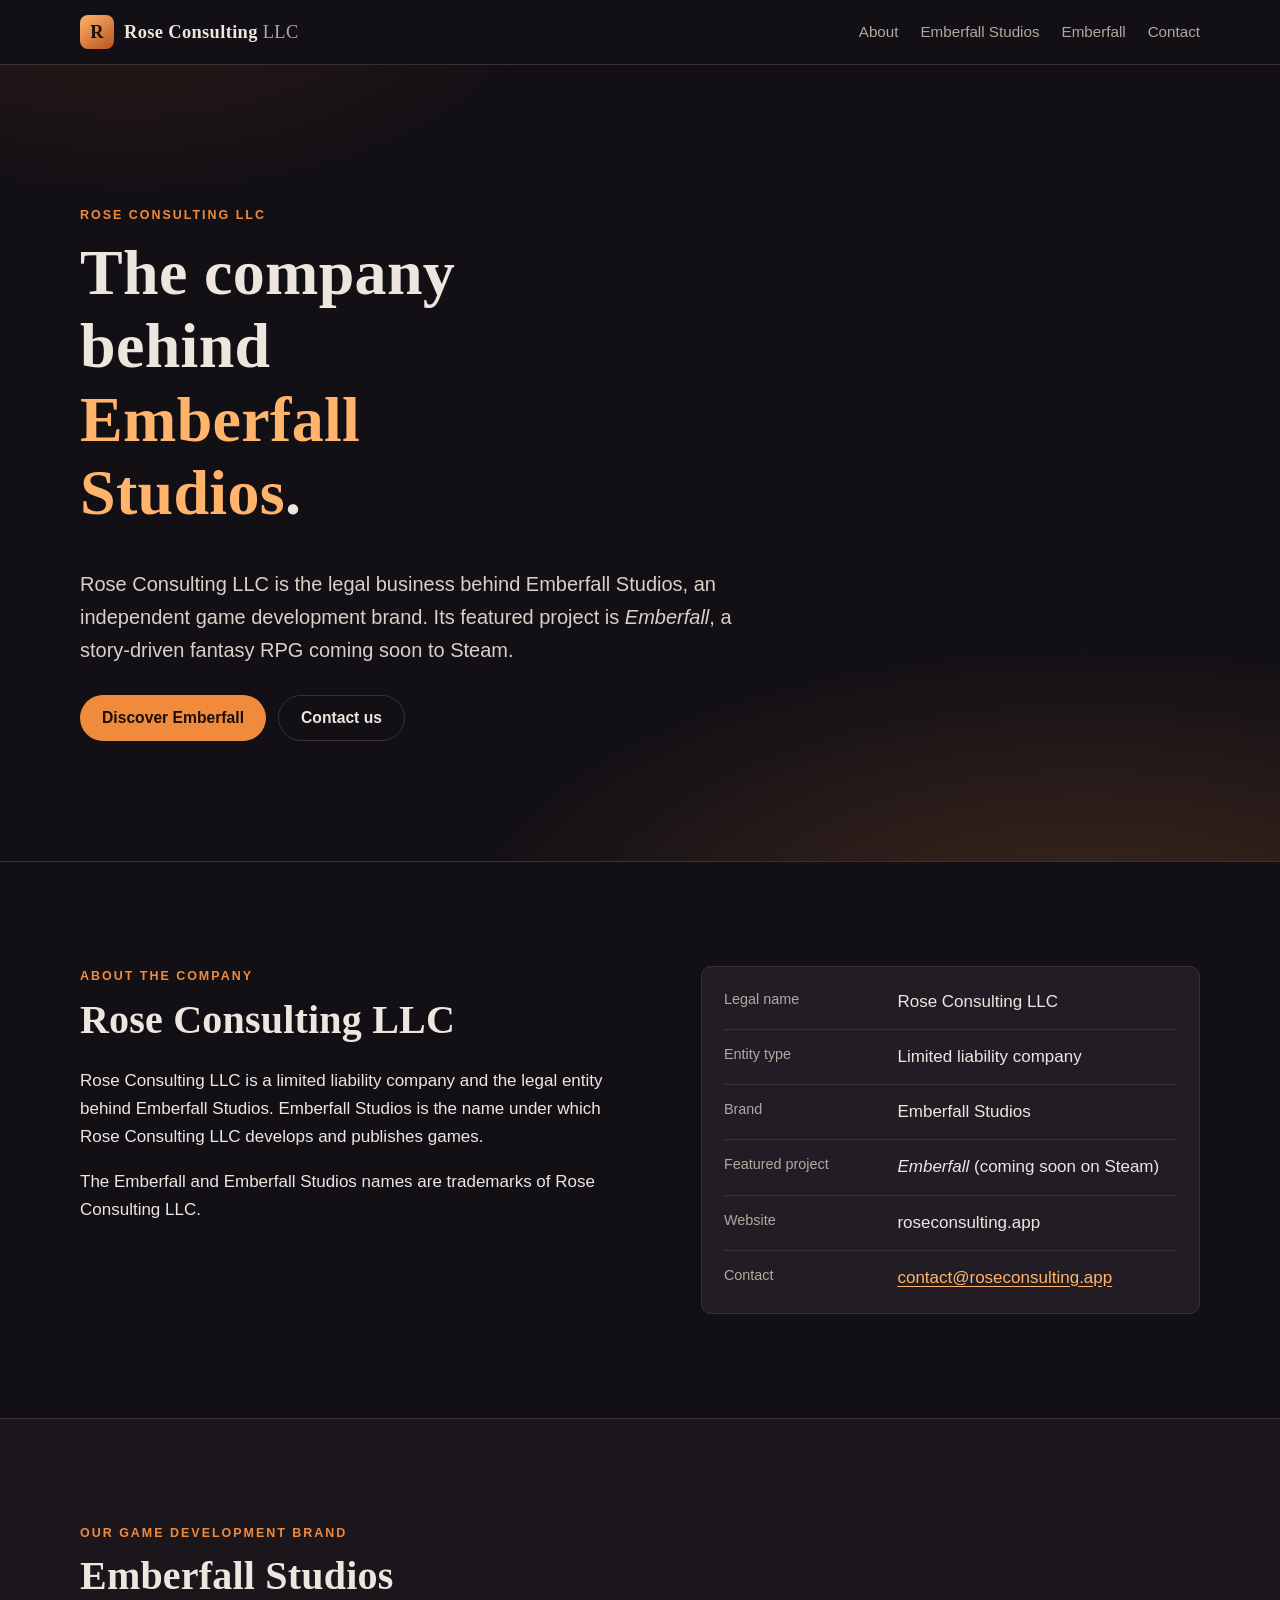
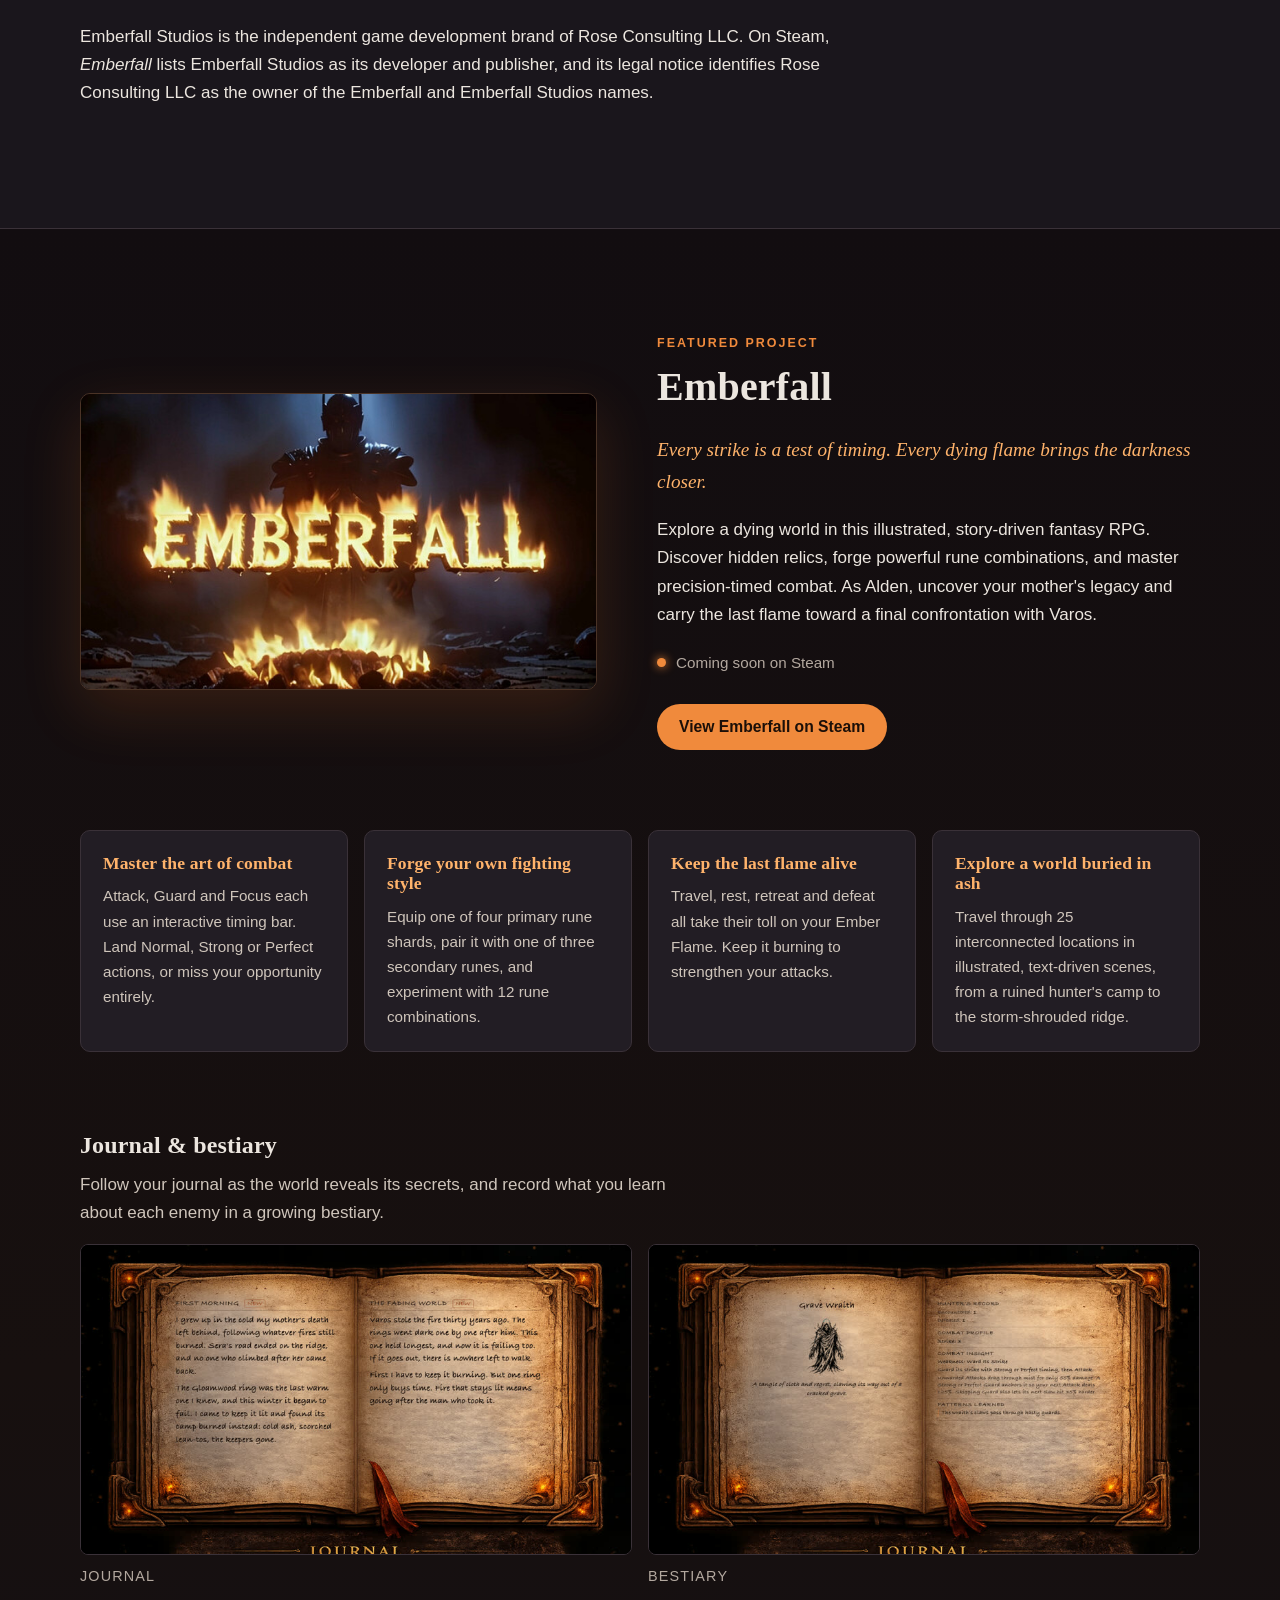
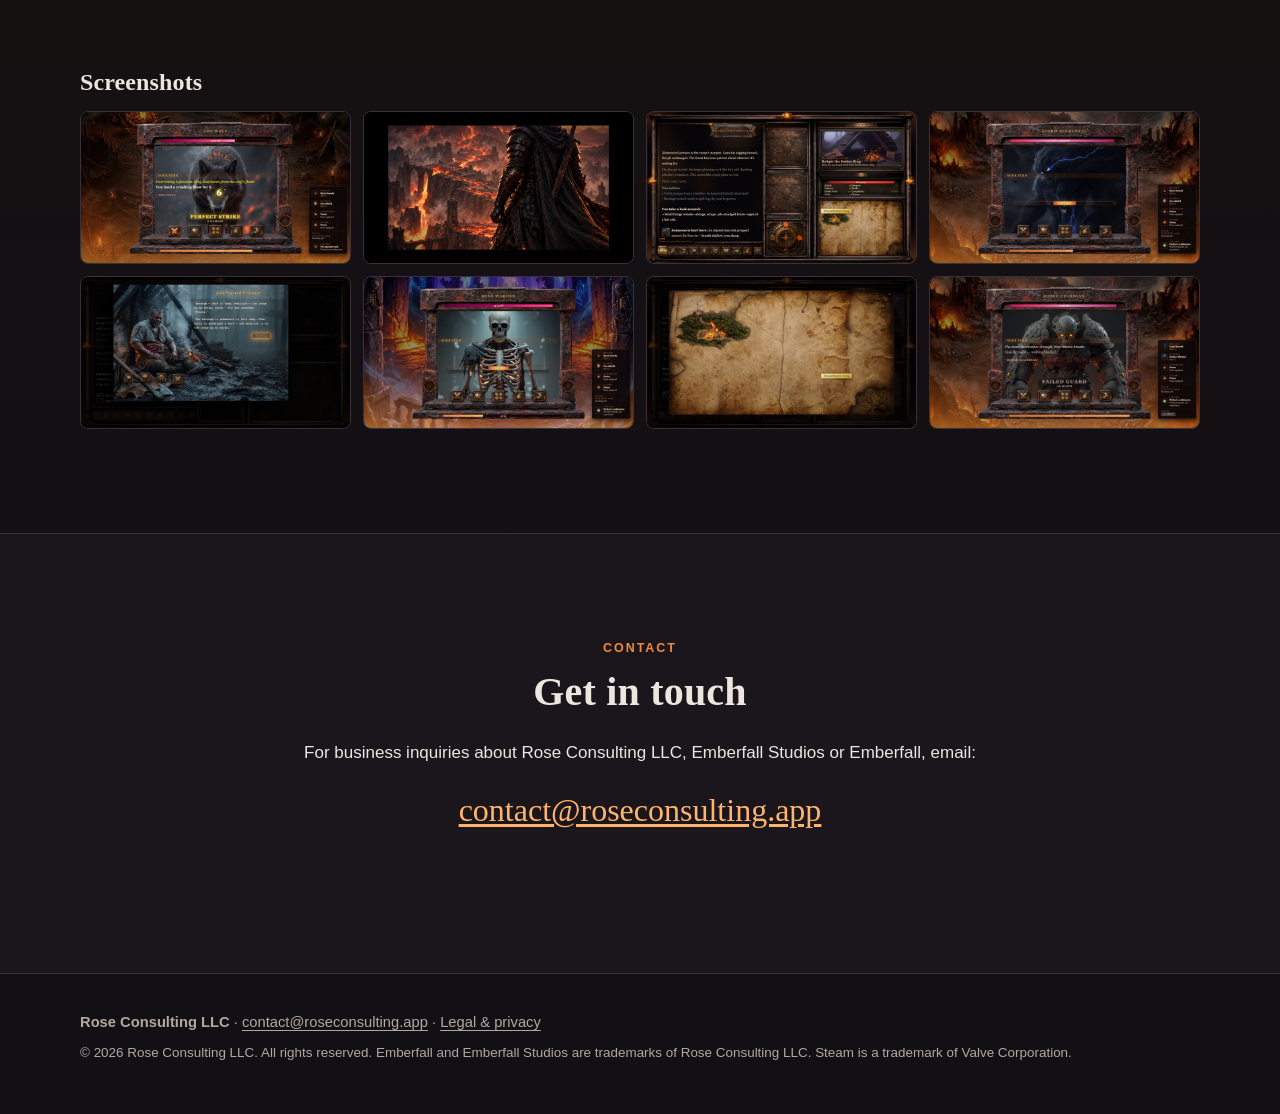
==== index.html @ 52a4c810 "Add Rose Consulting LLC website Static company site for Rose Consulting LLC, the legal business behi" ====
<!doctype html>
<html lang="en">
<head>
  <meta charset="utf-8">
  <meta name="viewport" content="width=device-width, initial-scale=1">
  <meta http-equiv="Content-Security-Policy" content="default-src 'none'; img-src 'self'; style-src 'self'; script-src 'self'; base-uri 'none'; form-action 'none'">
  <meta name="referrer" content="strict-origin-when-cross-origin">
  <title>Rose Consulting LLC — Emberfall Studios</title>
  <meta name="description" content="Rose Consulting LLC is the legal business behind Emberfall Studios, an independent game development brand, and its featured project Emberfall.">
  <link rel="canonical" href="https://roseconsulting.app/">
  <meta property="og:type" content="website">
  <meta property="og:site_name" content="Rose Consulting LLC">
  <meta property="og:title" content="Rose Consulting LLC — Emberfall Studios">
  <meta property="og:description" content="The legal business behind Emberfall Studios, an independent game development brand.">
  <meta property="og:url" content="https://roseconsulting.app/">
  <meta property="og:image" content="https://roseconsulting.app/assets/img/emberfall-capsule.jpg">
  <meta name="theme-color" content="#131015">
  <link rel="icon" href="/favicon.svg" type="image/svg+xml">
  <link rel="stylesheet" href="/assets/css/site.css">
  <script src="/assets/js/site.js" defer></script>
</head>
<body>
  <a class="skip-link" href="#main">Skip to content</a>

  <header class="site-header">
    <div class="wrap header-inner">
      <a class="wordmark" href="/" aria-label="Rose Consulting LLC, home">
        <span class="wordmark-mark" aria-hidden="true">R</span>
        <span class="wordmark-text">Rose Consulting <span class="wordmark-llc">LLC</span></span>
      </a>
      <nav class="site-nav" aria-label="Main">
        <a href="#about">About</a>
        <a href="#studios">Emberfall Studios</a>
        <a href="#emberfall">Emberfall</a>
        <a href="#contact">Contact</a>
      </nav>
    </div>
  </header>

  <main id="main">
    <section class="hero" aria-labelledby="hero-title">
      <div class="wrap">
        <p class="eyebrow">Rose Consulting LLC</p>
        <h1 id="hero-title">The company behind <span class="ember">Emberfall Studios</span>.</h1>
        <p class="lead">Rose Consulting LLC is the legal business behind Emberfall Studios, an independent game development brand. Its featured project is <em>Emberfall</em>, a story-driven fantasy RPG coming soon to Steam.</p>
        <div class="actions">
          <a class="btn btn-primary" href="#emberfall">Discover Emberfall</a>
          <a class="btn btn-ghost" href="#contact">Contact us</a>
        </div>
      </div>
    </section>

    <section id="about" class="section" aria-labelledby="about-title">
      <div class="wrap two-col">
        <div>
          <p class="eyebrow">About the company</p>
          <h2 id="about-title">Rose Consulting LLC</h2>
          <p>Rose Consulting LLC is a limited liability company and the legal entity behind Emberfall Studios. Emberfall Studios is the name under which Rose Consulting LLC develops and publishes games.</p>
          <p>The Emberfall and Emberfall Studios names are trademarks of Rose Consulting LLC.</p>
        </div>
        <dl class="facts" aria-label="Company details">
          <div><dt>Legal name</dt><dd>Rose Consulting LLC</dd></div>
          <div><dt>Entity type</dt><dd>Limited liability company</dd></div>
          <div><dt>Brand</dt><dd>Emberfall Studios</dd></div>
          <div><dt>Featured project</dt><dd><em>Emberfall</em> (coming soon on Steam)</dd></div>
          <div><dt>Website</dt><dd>roseconsulting.app</dd></div>
          <div><dt>Contact</dt><dd><a href="mailto:contact@roseconsulting.app">contact@roseconsulting.app</a></dd></div>
        </dl>
      </div>
    </section>

    <section id="studios" class="section section-alt" aria-labelledby="studios-title">
      <div class="wrap"><div class="narrow">
        <p class="eyebrow">Our game development brand</p>
        <h2 id="studios-title">Emberfall Studios</h2>
        <p>Emberfall Studios is the independent game development brand of Rose Consulting LLC. On Steam, <em>Emberfall</em> lists Emberfall Studios as its developer and publisher, and its legal notice identifies Rose Consulting LLC as the owner of the Emberfall and Emberfall Studios names.</p>
      </div></div>
    </section>

    <section id="emberfall" class="section game" aria-labelledby="game-title">
      <div class="wrap">
        <div class="game-intro">
          <img class="game-capsule" src="/assets/img/emberfall-capsule.jpg" width="616" height="353" alt="Emberfall key art: the flaming Emberfall title over an armored figure and a campfire.">
          <div>
            <p class="eyebrow">Featured project</p>
            <h2 id="game-title">Emberfall</h2>
            <p class="tagline">Every strike is a test of timing. Every dying flame brings the darkness closer.</p>
            <p>Explore a dying world in this illustrated, story-driven fantasy RPG. Discover hidden relics, forge powerful rune combinations, and master precision-timed combat. As Alden, uncover your mother's legacy and carry the last flame toward a final confrontation with Varos.</p>
            <p class="status"><span class="status-dot" aria-hidden="true"></span>Coming soon on Steam</p>
            <div class="actions">
              <a class="btn btn-primary" href="https://store.steampowered.com/app/4447800/Emberfall/" rel="noopener">View Emberfall on Steam</a>
            </div>
          </div>
        </div>

        <ul class="features" aria-label="Emberfall features">
          <li>
            <h3>Master the art of combat</h3>
            <p>Attack, Guard and Focus each use an interactive timing bar. Land Normal, Strong or Perfect actions, or miss your opportunity entirely.</p>
          </li>
          <li>
            <h3>Forge your own fighting style</h3>
            <p>Equip one of four primary rune shards, pair it with one of three secondary runes, and experiment with 12 rune combinations.</p>
          </li>
          <li>
            <h3>Keep the last flame alive</h3>
            <p>Travel, rest, retreat and defeat all take their toll on your Ember Flame. Keep it burning to strengthen your attacks.</p>
          </li>
          <li>
            <h3>Explore a world buried in ash</h3>
            <p>Travel through 25 interconnected locations in illustrated, text-driven scenes, from a ruined hunter's camp to the storm-shrouded ridge.</p>
          </li>
        </ul>

        <h3 class="gallery-title">Journal &amp; bestiary</h3>
        <p class="gallery-lead">Follow your journal as the world reveals its secrets, and record what you learn about each enemy in a growing bestiary.</p>
        <ul class="gallery gallery-books" aria-label="Emberfall journal and bestiary">
          <li><a href="/assets/img/shots/emberfall-journal-1600.jpg" data-caption="Alden's journal: the first entries of the journey."><img src="/assets/img/shots/emberfall-journal-800.jpg" width="800" height="450" loading="lazy" alt="Open journal with two handwritten entries, First Morning and The Fading World."></a><p class="book-caption">Journal</p></li>
          <li><a href="/assets/img/shots/emberfall-bestiary-1600.jpg" data-caption="Bestiary: the Grave Wraith, with its weakness discovered in battle."><img src="/assets/img/shots/emberfall-bestiary-800.jpg" width="800" height="450" loading="lazy" alt="Bestiary page for the Grave Wraith with a sketch, hunter's record and combat insight."></a><p class="book-caption">Bestiary</p></li>
        </ul>

        <h3 class="gallery-title">Screenshots</h3>
        <ul class="gallery" aria-label="Emberfall screenshots">
          <li><a href="/assets/img/shots/emberfall-00-1600.jpg" data-caption="A Perfect Strike against the Ash Wolf."><img src="/assets/img/shots/emberfall-00-800.jpg" width="800" height="450" loading="lazy" alt="Battle against the Ash Wolf: a Perfect Strike lands for 6 damage."></a></li>
          <li><a href="/assets/img/shots/emberfall-09-1600.jpg" data-caption="An armored figure looks out over a burning valley."><img src="/assets/img/shots/emberfall-09-800.jpg" width="800" height="450" loading="lazy" alt="Illustration of an armored figure looking over a valley of lava and ruins."></a></li>
          <li><a href="/assets/img/shots/emberfall-05-1600.jpg" data-caption="Text-driven exploration with the map, journal and Ember Flame."><img src="/assets/img/shots/emberfall-05-800.jpg" width="800" height="450" loading="lazy" alt="Exploration screen with room description, compass, objective and map."></a></li>
          <li><a href="/assets/img/shots/emberfall-01-1600.jpg" data-caption="The Storm Elemental, with a timing bar in play."><img src="/assets/img/shots/emberfall-01-800.jpg" width="800" height="450" loading="lazy" alt="Battle against the Storm Elemental with the timing bar active."></a></li>
          <li><a href="/assets/img/shots/emberfall-08-1600.jpg" data-caption="Conversation with the Ash-Scarred Stranger."><img src="/assets/img/shots/emberfall-08-800.jpg" width="800" height="450" loading="lazy" alt="The wounded Ash-Scarred Stranger sitting by a campfire, with dialogue."></a></li>
          <li><a href="/assets/img/shots/emberfall-10-1600.jpg" data-caption="The Bone Warden."><img src="/assets/img/shots/emberfall-10-800.jpg" width="800" height="450" loading="lazy" alt="Battle against the Bone Warden, a towering skeleton."></a></li>
          <li><a href="/assets/img/shots/emberfall-07-1600.jpg" data-caption="The world map reveals itself as you explore."><img src="/assets/img/shots/emberfall-07-800.jpg" width="800" height="450" loading="lazy" alt="Parchment world map with the first region revealed."></a></li>
          <li><a href="/assets/img/shots/emberfall-11-1600.jpg" data-caption="The Ridge Guardian breaks a failed Guard."><img src="/assets/img/shots/emberfall-11-800.jpg" width="800" height="450" loading="lazy" alt="Battle against the stone Ridge Guardian after a failed Guard."></a></li>
        </ul>
      </div>
    </section>

    <section id="contact" class="section section-alt" aria-labelledby="contact-title">
      <div class="wrap narrow center">
        <p class="eyebrow">Contact</p>
        <h2 id="contact-title">Get in touch</h2>
        <p>For business inquiries about Rose Consulting LLC, Emberfall Studios or Emberfall, email:</p>
        <p class="contact-email"><a href="mailto:contact@roseconsulting.app">contact@roseconsulting.app</a></p>
      </div>
    </section>
  </main>

  <footer class="site-footer">
    <div class="wrap footer-inner">
      <p><strong>Rose Consulting LLC</strong> · <a href="mailto:contact@roseconsulting.app">contact@roseconsulting.app</a> · <a href="/legal.html">Legal &amp; privacy</a></p>
      <p class="fine">© 2026 Rose Consulting LLC. All rights reserved. Emberfall and Emberfall Studios are trademarks of Rose Consulting LLC. Steam is a trademark of Valve Corporation.</p>
    </div>
  </footer>

  <dialog class="lightbox" aria-label="Screenshot viewer">
    <figure>
      <img alt="">
      <figcaption></figcaption>
    </figure>
    <button class="lb-btn lb-prev" type="button" aria-label="Previous screenshot">‹</button>
    <button class="lb-btn lb-next" type="button" aria-label="Next screenshot">›</button>
    <button class="lb-btn lb-close" type="button" aria-label="Close">×</button>
  </dialog>
</body>
</html>
---- assets/css/site.css ----
/* Rose Consulting LLC — site styles. No external fonts or requests. */
:root {
  --bg: #131015;
  --bg-alt: #1a161c;
  --surface: #221d24;
  --line: #3a3138;
  --text: #ece6df;
  --muted: #b3a89f;
  --ember: #f08a3c;
  --ember-hi: #ffb36b;
  --ember-deep: #b8541f;
  --focus: #ffd59e;
  --radius: 10px;
  --wrap: 1120px;
  --serif: "Iowan Old Style", "Palatino Linotype", Palatino, "Book Antiqua", Georgia, serif;
  --sans: -apple-system, BlinkMacSystemFont, "Segoe UI", Roboto, "Helvetica Neue", Arial, sans-serif;
  color-scheme: dark;
}

*, *::before, *::after { box-sizing: border-box; }
html { scroll-behavior: smooth; -webkit-text-size-adjust: 100%; }
@media (prefers-reduced-motion: reduce) { html { scroll-behavior: auto; } }
body {
  margin: 0;
  background: var(--bg);
  color: var(--text);
  font: 17px/1.65 var(--sans);
  overflow-x: hidden;
}
img { max-width: 100%; height: auto; display: block; }
a { color: var(--ember-hi); text-underline-offset: 3px; }
a:hover { color: #ffd1a3; }
:focus-visible { outline: 2px solid var(--focus); outline-offset: 3px; border-radius: 4px; }

h1, h2, h3 { font-family: var(--serif); font-weight: 600; line-height: 1.15; margin: 0 0 .6em; letter-spacing: .005em; }
h1 { font-size: clamp(2.3rem, 6vw, 4rem); }
h2 { font-size: clamp(1.8rem, 3.6vw, 2.5rem); }
h3 { font-size: 1.2rem; }
p { margin: 0 0 1em; }

.wrap { width: min(var(--wrap), 100% - 32px); margin-inline: auto; }
.narrow { max-width: 760px; }
.center { text-align: center; }

.skip-link { position: absolute; left: -9999px; top: 8px; background: var(--surface); padding: 8px 14px; z-index: 10; }
.skip-link:focus { left: 16px; }

/* Header */
.site-header {
  position: sticky; top: 0; z-index: 5;
  background: rgba(19, 16, 21, .88);
  backdrop-filter: blur(10px);
  -webkit-backdrop-filter: blur(10px);
  border-bottom: 1px solid var(--line);
}
.header-inner { display: flex; align-items: center; justify-content: space-between; gap: 16px; min-height: 64px; flex-wrap: wrap; padding-block: 8px; }
.wordmark { display: inline-flex; align-items: center; gap: 10px; color: var(--text); text-decoration: none; }
.wordmark:hover { color: var(--text); }
.wordmark-mark {
  display: grid; place-items: center; width: 34px; height: 34px; border-radius: 8px;
  background: linear-gradient(145deg, var(--ember-hi), var(--ember-deep));
  color: #1b0f08; font: 700 1.15rem/1 var(--serif);
}
.wordmark-text { font: 600 1.15rem/1 var(--serif); letter-spacing: .02em; }
.wordmark-llc { color: var(--muted); font-weight: 400; }
.site-nav { display: flex; gap: 4px 22px; flex-wrap: wrap; }
.site-nav a { color: var(--muted); text-decoration: none; font-size: .95rem; padding: 6px 0; }
.site-nav a:hover { color: var(--text); }

/* Hero */
.hero {
  padding: clamp(72px, 12vw, 140px) 0 clamp(64px, 10vw, 120px);
  background:
    radial-gradient(900px 420px at 85% 110%, rgba(240, 138, 60, .20), transparent 70%),
    radial-gradient(600px 300px at 10% -10%, rgba(184, 84, 31, .14), transparent 70%);
  border-bottom: 1px solid var(--line);
}
.hero h1 { max-width: 15ch; }
.lead { font-size: clamp(1.05rem, 2.1vw, 1.25rem); color: #d9d0c7; max-width: 60ch; }
.ember { color: var(--ember-hi); }
.eyebrow { text-transform: uppercase; letter-spacing: .16em; font-size: .78rem; font-weight: 600; color: var(--ember); margin-bottom: .8em; }

.actions { display: flex; flex-wrap: wrap; gap: 12px; margin-top: 28px; }
.btn {
  display: inline-flex; align-items: center; justify-content: center;
  min-height: 46px; padding: 0 22px; border-radius: 999px;
  font-weight: 600; text-decoration: none; font-size: .98rem;
  transition: background-color .15s, color .15s, border-color .15s;
}
.btn-primary { background: var(--ember); color: #1b0f08; }
.btn-primary:hover { background: var(--ember-hi); color: #1b0f08; }
.btn-ghost { border: 1px solid var(--line); color: var(--text); }
.btn-ghost:hover { border-color: var(--muted); color: var(--text); }

/* Sections */
.section { padding: clamp(64px, 9vw, 104px) 0; }
.section-alt { background: var(--bg-alt); border-block: 1px solid var(--line); }
.two-col { display: grid; grid-template-columns: 1.1fr 1fr; gap: clamp(28px, 6vw, 72px); align-items: start; }

.facts { margin: 0; background: var(--surface); border: 1px solid var(--line); border-radius: var(--radius); padding: 8px 22px; }
.facts div { display: grid; grid-template-columns: 9.5em 1fr; gap: 12px; padding: 13px 0; border-bottom: 1px solid var(--line); }
.facts div:last-child { border-bottom: 0; }
.facts dt { color: var(--muted); font-size: .9rem; }
.facts dd { margin: 0; overflow-wrap: anywhere; }

/* Game */
.game { background: linear-gradient(180deg, #120d10, #17100f 60%, var(--bg)); }
.game-intro { display: grid; grid-template-columns: minmax(0, 1fr) minmax(0, 1.05fr); gap: clamp(28px, 5vw, 60px); align-items: center; }
.game-capsule { border-radius: var(--radius); border: 1px solid #4a3326; box-shadow: 0 20px 60px rgba(240, 120, 40, .16); width: 100%; }
.tagline { font-family: var(--serif); font-style: italic; font-size: 1.2rem; color: var(--ember-hi); }
.status { display: inline-flex; align-items: center; gap: 10px; color: var(--muted); font-size: .95rem; margin: 4px 0 0; }
.status-dot { width: 9px; height: 9px; border-radius: 50%; background: var(--ember); box-shadow: 0 0 10px var(--ember); }

.features { list-style: none; margin: clamp(48px, 7vw, 80px) 0 0; padding: 0; display: grid; grid-template-columns: repeat(4, minmax(0, 1fr)); gap: 16px; }
.features li { background: var(--surface); border: 1px solid var(--line); border-radius: var(--radius); padding: 22px; }
.features h3 { color: var(--ember-hi); font-size: 1.1rem; }
.features p { color: #cfc5bb; font-size: .95rem; margin: 0; }

.gallery-title { margin-top: clamp(48px, 7vw, 80px); font-size: 1.5rem; }
.gallery { list-style: none; margin: 0; padding: 0; display: grid; grid-template-columns: repeat(4, minmax(0, 1fr)); gap: 12px; }
.gallery a { display: block; border-radius: 8px; overflow: hidden; border: 1px solid var(--line); background: #000; }
.gallery img { aspect-ratio: 16 / 9; object-fit: cover; width: 100%; transition: transform .25s, opacity .25s; }
.gallery a:hover img { transform: scale(1.03); }
@media (prefers-reduced-motion: reduce) { .gallery img { transition: none; } .gallery a:hover img { transform: none; } }

.contact-email { font-family: var(--serif); font-size: clamp(1.35rem, 4.4vw, 2rem); margin-top: .4em; overflow-wrap: anywhere; }

/* Footer */
.site-footer { padding: 36px 0 44px; color: var(--muted); font-size: .92rem; }
.site-footer a { color: var(--muted); }
.site-footer a:hover { color: var(--text); }
.footer-inner p { margin: 0 0 .5em; }
.fine { font-size: .84rem; }

/* Legal page */
.page { padding: clamp(56px, 8vw, 96px) 0; }
.page h2 { font-size: 1.5rem; margin-top: 1.8em; }
.page ul { padding-left: 1.2em; }

/* Lightbox */
.lightbox { border: 0; padding: 0; background: transparent; max-width: 100vw; max-height: 100vh; width: 100vw; height: 100vh; margin: 0; }
.lightbox::backdrop { background: rgba(8, 6, 9, .92); }
.lightbox[open] { display: grid; place-items: center; }
.lightbox figure { margin: 0; padding: 56px 16px 16px; max-width: min(1600px, 100%); }
.lightbox img { max-height: calc(100vh - 140px); width: auto; margin: 0 auto; border-radius: 6px; }
.lightbox figcaption { text-align: center; color: var(--muted); margin-top: 12px; font-size: .95rem; }
.lb-btn {
  position: fixed; width: 46px; height: 46px; border-radius: 50%;
  border: 1px solid var(--line); background: rgba(34, 29, 36, .9); color: var(--text);
  font-size: 1.7rem; line-height: 1; cursor: pointer;
}
.lb-btn:hover { border-color: var(--muted); }
.lb-close { top: 12px; right: 16px; }
.lb-prev { left: 16px; top: 50%; transform: translateY(-50%); }
.lb-next { right: 16px; top: 50%; transform: translateY(-50%); }

/* Responsive */
@media (max-width: 960px) {
  .features { grid-template-columns: repeat(2, minmax(0, 1fr)); }
  .gallery { grid-template-columns: repeat(2, minmax(0, 1fr)); }
}
@media (max-width: 760px) {
  body { font-size: 16px; }
  .two-col, .game-intro { grid-template-columns: 1fr; }
  .site-nav { gap: 2px 16px; }
  .site-nav a { font-size: .9rem; }
  .facts div { grid-template-columns: 1fr; gap: 2px; }
  .lb-prev, .lb-next { top: auto; bottom: 16px; transform: none; }
  .lightbox figure { padding-bottom: 76px; }
}
@media (max-width: 520px) {
  .features { grid-template-columns: 1fr; }
  .actions .btn { flex: 1 1 100%; }
}
.center .actions { justify-content: center; }
section[id] { scroll-margin-top: 72px; }
.narrow:not(.wrap) { margin-inline: 0; }
@media (max-width: 760px) { section[id] { scroll-margin-top: 100px; } }
.gallery-lead { color: #cfc5bb; max-width: 62ch; margin-top: -.2em; }
.gallery-books { grid-template-columns: repeat(2, minmax(0, 1fr)); gap: 16px; }
.book-caption { margin: 10px 0 0; color: var(--muted); font-size: .9rem; letter-spacing: .08em; text-transform: uppercase; }
@media (max-width: 520px) { .gallery-books { grid-template-columns: 1fr; } }
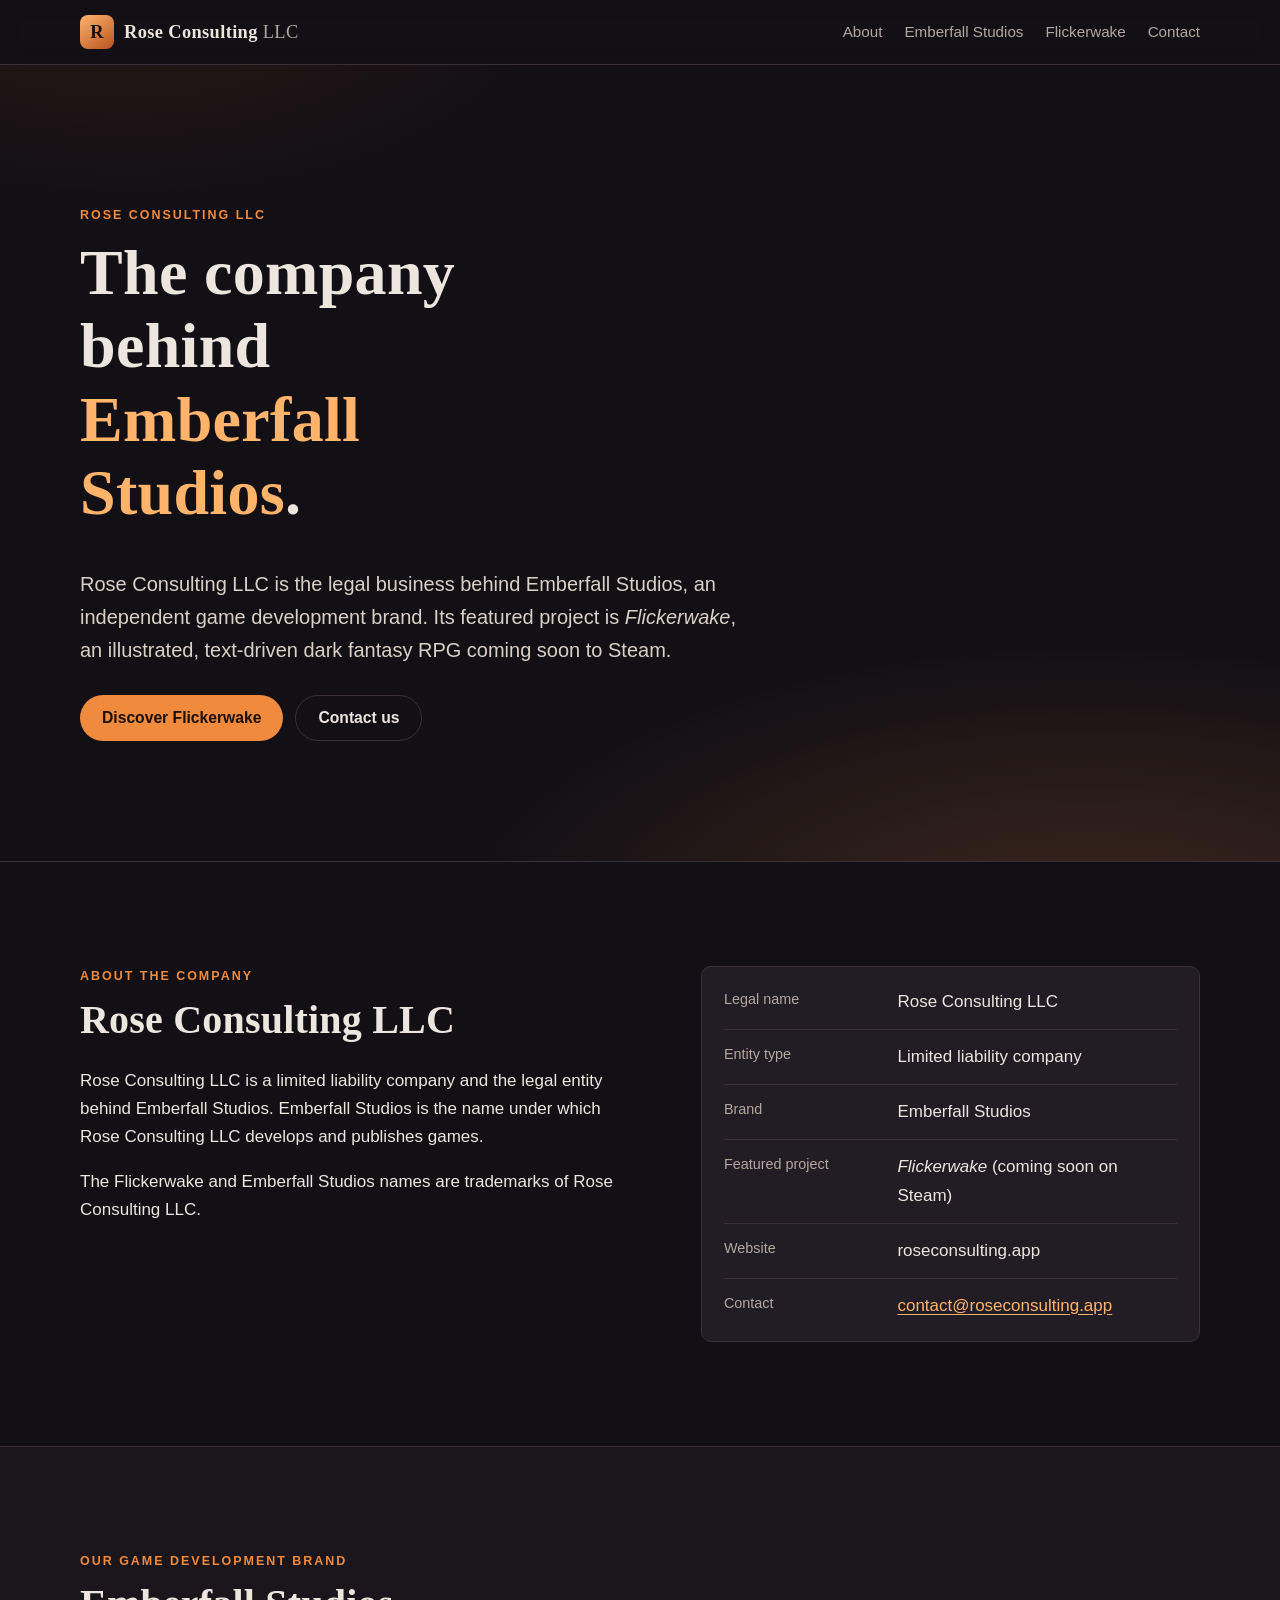
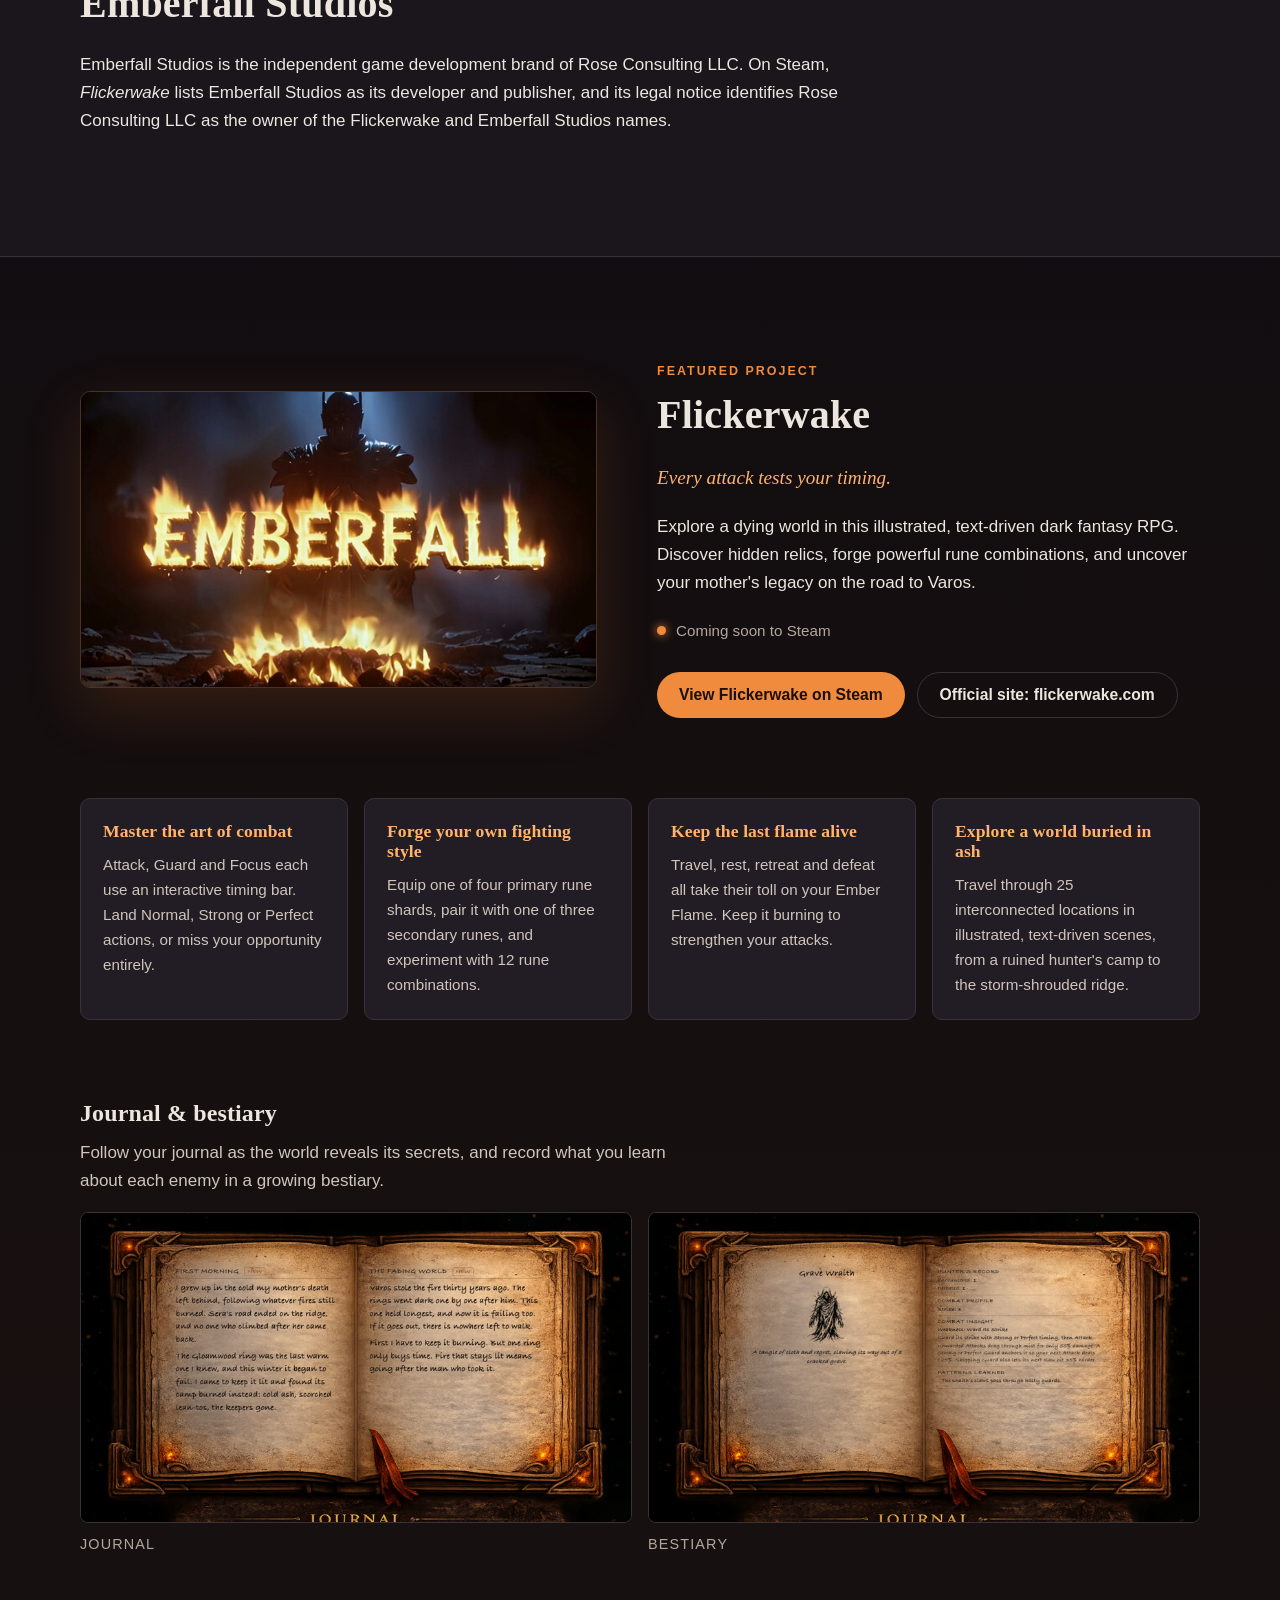
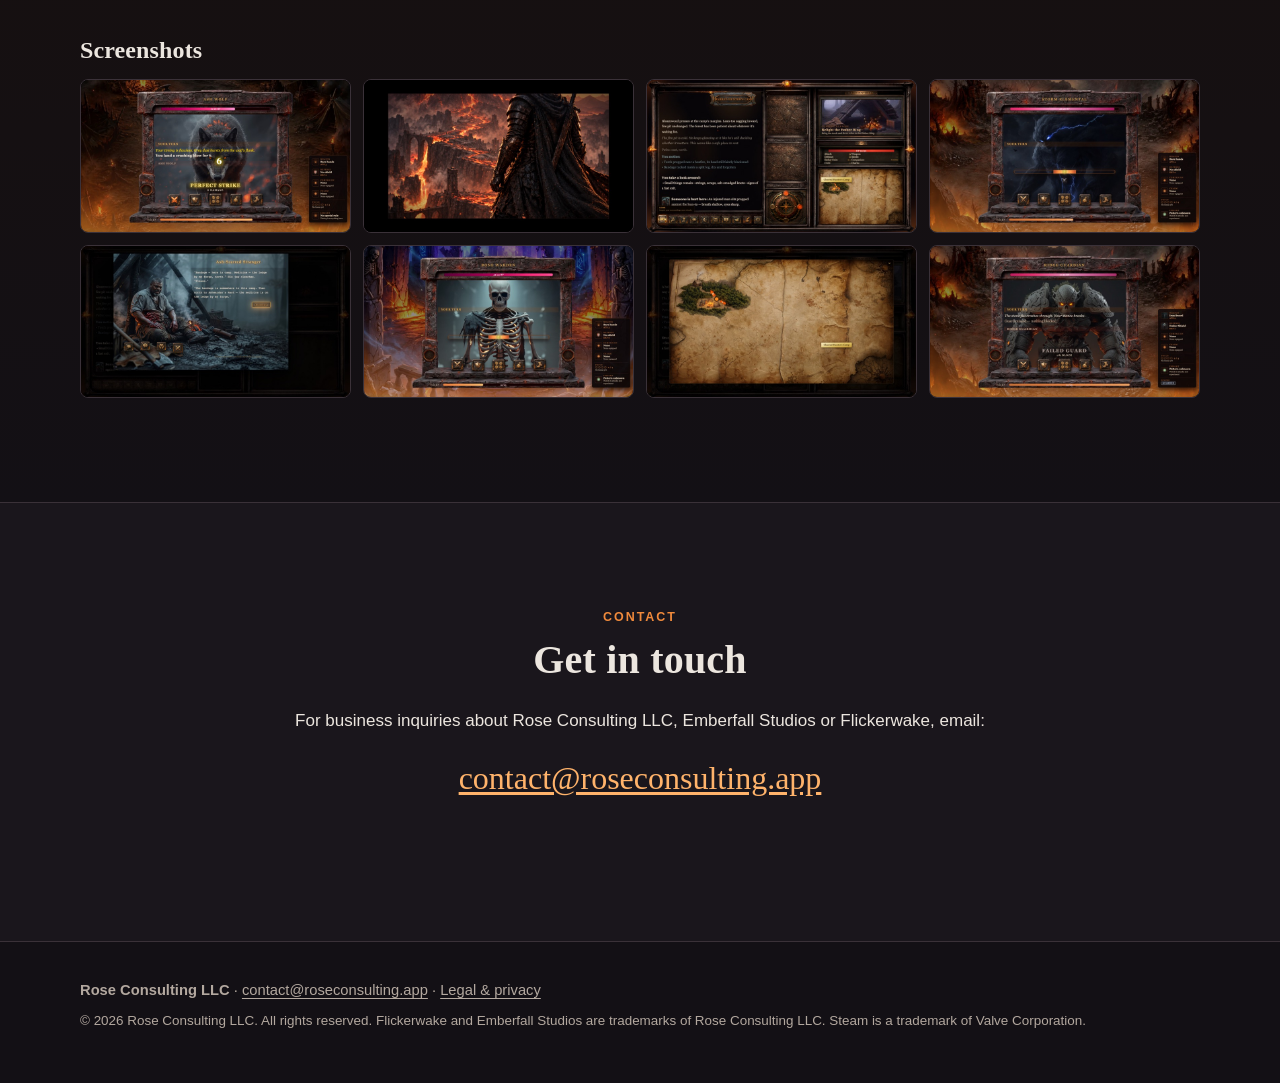
==== commit c18355bf: "Feature Flickerwake (renamed from Emberfall); keep Emberfall Studios brand Co-Authored-By: Claude Op" ====
--- a/index.html
+++ b/index.html
@@ -6,14 +6,14 @@
   <meta http-equiv="Content-Security-Policy" content="default-src 'none'; img-src 'self'; style-src 'self'; script-src 'self'; base-uri 'none'; form-action 'none'">
   <meta name="referrer" content="strict-origin-when-cross-origin">
   <title>Rose Consulting LLC — Emberfall Studios</title>
-  <meta name="description" content="Rose Consulting LLC is the legal business behind Emberfall Studios, an independent game development brand, and its featured project Emberfall.">
+  <meta name="description" content="Rose Consulting LLC is the legal business behind Emberfall Studios, an independent game development brand, and its featured project Flickerwake.">
   <link rel="canonical" href="https://roseconsulting.app/">
   <meta property="og:type" content="website">
   <meta property="og:site_name" content="Rose Consulting LLC">
-  <meta property="og:title" content="Rose Consulting LLC — Emberfall Studios">
-  <meta property="og:description" content="The legal business behind Emberfall Studios, an independent game development brand.">
+  <meta property="og:title" content="Rose Consulting LLC — Emberfall Studios · Featured: Flickerwake">
+  <meta property="og:description" content="The legal business behind Emberfall Studios, an independent game development brand. Featured project: Flickerwake, coming soon to Steam.">
   <meta property="og:url" content="https://roseconsulting.app/">
-  <meta property="og:image" content="https://roseconsulting.app/assets/img/emberfall-capsule.jpg">
+  <meta property="og:image" content="https://roseconsulting.app/assets/img/flickerwake-capsule.jpg">
   <meta name="theme-color" content="#131015">
   <link rel="icon" href="/favicon.svg" type="image/svg+xml">
   <link rel="stylesheet" href="/assets/css/site.css">
@@ -31,7 +31,7 @@
       <nav class="site-nav" aria-label="Main">
         <a href="#about">About</a>
         <a href="#studios">Emberfall Studios</a>
-        <a href="#emberfall">Emberfall</a>
+        <a href="#flickerwake">Flickerwake</a>
         <a href="#contact">Contact</a>
       </nav>
     </div>
@@ -42,9 +42,9 @@
       <div class="wrap">
         <p class="eyebrow">Rose Consulting LLC</p>
         <h1 id="hero-title">The company behind <span class="ember">Emberfall Studios</span>.</h1>
-        <p class="lead">Rose Consulting LLC is the legal business behind Emberfall Studios, an independent game development brand. Its featured project is <em>Emberfall</em>, a story-driven fantasy RPG coming soon to Steam.</p>
+        <p class="lead">Rose Consulting LLC is the legal business behind Emberfall Studios, an independent game development brand. Its featured project is <em>Flickerwake</em>, an illustrated, text-driven dark fantasy RPG coming soon to Steam.</p>
         <div class="actions">
-          <a class="btn btn-primary" href="#emberfall">Discover Emberfall</a>
+          <a class="btn btn-primary" href="#flickerwake">Discover Flickerwake</a>
           <a class="btn btn-ghost" href="#contact">Contact us</a>
         </div>
       </div>
@@ -56,13 +56,13 @@
           <p class="eyebrow">About the company</p>
           <h2 id="about-title">Rose Consulting LLC</h2>
           <p>Rose Consulting LLC is a limited liability company and the legal entity behind Emberfall Studios. Emberfall Studios is the name under which Rose Consulting LLC develops and publishes games.</p>
-          <p>The Emberfall and Emberfall Studios names are trademarks of Rose Consulting LLC.</p>
+          <p>The Flickerwake and Emberfall Studios names are trademarks of Rose Consulting LLC.</p>
         </div>
         <dl class="facts" aria-label="Company details">
           <div><dt>Legal name</dt><dd>Rose Consulting LLC</dd></div>
           <div><dt>Entity type</dt><dd>Limited liability company</dd></div>
           <div><dt>Brand</dt><dd>Emberfall Studios</dd></div>
-          <div><dt>Featured project</dt><dd><em>Emberfall</em> (coming soon on Steam)</dd></div>
+          <div><dt>Featured project</dt><dd><em>Flickerwake</em> (coming soon on Steam)</dd></div>
           <div><dt>Website</dt><dd>roseconsulting.app</dd></div>
           <div><dt>Contact</dt><dd><a href="mailto:contact@roseconsulting.app">contact@roseconsulting.app</a></dd></div>
         </dl>
@@ -73,27 +73,29 @@
       <div class="wrap"><div class="narrow">
         <p class="eyebrow">Our game development brand</p>
         <h2 id="studios-title">Emberfall Studios</h2>
-        <p>Emberfall Studios is the independent game development brand of Rose Consulting LLC. On Steam, <em>Emberfall</em> lists Emberfall Studios as its developer and publisher, and its legal notice identifies Rose Consulting LLC as the owner of the Emberfall and Emberfall Studios names.</p>
+        <p>Emberfall Studios is the independent game development brand of Rose Consulting LLC. On Steam, <em>Flickerwake</em> lists Emberfall Studios as its developer and publisher, and its legal notice identifies Rose Consulting LLC as the owner of the Flickerwake and Emberfall Studios names.</p>
       </div></div>
     </section>
 
-    <section id="emberfall" class="section game" aria-labelledby="game-title">
+    <section id="flickerwake" class="section game" aria-labelledby="game-title">
+      <span id="emberfall"></span>
       <div class="wrap">
         <div class="game-intro">
-          <img class="game-capsule" src="/assets/img/emberfall-capsule.jpg" width="616" height="353" alt="Emberfall key art: the flaming Emberfall title over an armored figure and a campfire.">
+          <img class="game-capsule" src="/assets/img/flickerwake-capsule.jpg" width="616" height="353" alt="Flickerwake key art: the Flickerwake title over an armored figure and a campfire.">
           <div>
             <p class="eyebrow">Featured project</p>
-            <h2 id="game-title">Emberfall</h2>
-            <p class="tagline">Every strike is a test of timing. Every dying flame brings the darkness closer.</p>
-            <p>Explore a dying world in this illustrated, story-driven fantasy RPG. Discover hidden relics, forge powerful rune combinations, and master precision-timed combat. As Alden, uncover your mother's legacy and carry the last flame toward a final confrontation with Varos.</p>
-            <p class="status"><span class="status-dot" aria-hidden="true"></span>Coming soon on Steam</p>
+            <h2 id="game-title">Flickerwake</h2>
+            <p class="tagline">Every attack tests your timing.</p>
+            <p>Explore a dying world in this illustrated, text-driven dark fantasy RPG. Discover hidden relics, forge powerful rune combinations, and uncover your mother's legacy on the road to Varos.</p>
+            <p class="status"><span class="status-dot" aria-hidden="true"></span>Coming soon to Steam</p>
             <div class="actions">
-              <a class="btn btn-primary" href="https://store.steampowered.com/app/4447800/Emberfall/" rel="noopener">View Emberfall on Steam</a>
+              <a class="btn btn-primary" href="https://store.steampowered.com/app/4447800/Flickerwake/" rel="noopener">View Flickerwake on Steam</a>
+              <a class="btn btn-ghost" href="https://flickerwake.com" rel="noopener">Official site: flickerwake.com</a>
             </div>
           </div>
         </div>
 
-        <ul class="features" aria-label="Emberfall features">
+        <ul class="features" aria-label="Flickerwake features">
           <li>
             <h3>Master the art of combat</h3>
             <p>Attack, Guard and Focus each use an interactive timing bar. Land Normal, Strong or Perfect actions, or miss your opportunity entirely.</p>
@@ -114,13 +116,13 @@
 
         <h3 class="gallery-title">Journal &amp; bestiary</h3>
         <p class="gallery-lead">Follow your journal as the world reveals its secrets, and record what you learn about each enemy in a growing bestiary.</p>
-        <ul class="gallery gallery-books" aria-label="Emberfall journal and bestiary">
+        <ul class="gallery gallery-books" aria-label="Flickerwake journal and bestiary">
           <li><a href="/assets/img/shots/emberfall-journal-1600.jpg" data-caption="Alden's journal: the first entries of the journey."><img src="/assets/img/shots/emberfall-journal-800.jpg" width="800" height="450" loading="lazy" alt="Open journal with two handwritten entries, First Morning and The Fading World."></a><p class="book-caption">Journal</p></li>
           <li><a href="/assets/img/shots/emberfall-bestiary-1600.jpg" data-caption="Bestiary: the Grave Wraith, with its weakness discovered in battle."><img src="/assets/img/shots/emberfall-bestiary-800.jpg" width="800" height="450" loading="lazy" alt="Bestiary page for the Grave Wraith with a sketch, hunter's record and combat insight."></a><p class="book-caption">Bestiary</p></li>
         </ul>
 
         <h3 class="gallery-title">Screenshots</h3>
-        <ul class="gallery" aria-label="Emberfall screenshots">
+        <ul class="gallery" aria-label="Flickerwake screenshots">
           <li><a href="/assets/img/shots/emberfall-00-1600.jpg" data-caption="A Perfect Strike against the Ash Wolf."><img src="/assets/img/shots/emberfall-00-800.jpg" width="800" height="450" loading="lazy" alt="Battle against the Ash Wolf: a Perfect Strike lands for 6 damage."></a></li>
           <li><a href="/assets/img/shots/emberfall-09-1600.jpg" data-caption="An armored figure looks out over a burning valley."><img src="/assets/img/shots/emberfall-09-800.jpg" width="800" height="450" loading="lazy" alt="Illustration of an armored figure looking over a valley of lava and ruins."></a></li>
           <li><a href="/assets/img/shots/emberfall-05-1600.jpg" data-caption="Text-driven exploration with the map, journal and Ember Flame."><img src="/assets/img/shots/emberfall-05-800.jpg" width="800" height="450" loading="lazy" alt="Exploration screen with room description, compass, objective and map."></a></li>
@@ -137,7 +139,7 @@
       <div class="wrap narrow center">
         <p class="eyebrow">Contact</p>
         <h2 id="contact-title">Get in touch</h2>
-        <p>For business inquiries about Rose Consulting LLC, Emberfall Studios or Emberfall, email:</p>
+        <p>For business inquiries about Rose Consulting LLC, Emberfall Studios or Flickerwake, email:</p>
         <p class="contact-email"><a href="mailto:contact@roseconsulting.app">contact@roseconsulting.app</a></p>
       </div>
     </section>
@@ -146,7 +148,7 @@
   <footer class="site-footer">
     <div class="wrap footer-inner">
       <p><strong>Rose Consulting LLC</strong> · <a href="mailto:contact@roseconsulting.app">contact@roseconsulting.app</a> · <a href="/legal.html">Legal &amp; privacy</a></p>
-      <p class="fine">© 2026 Rose Consulting LLC. All rights reserved. Emberfall and Emberfall Studios are trademarks of Rose Consulting LLC. Steam is a trademark of Valve Corporation.</p>
+      <p class="fine">© 2026 Rose Consulting LLC. All rights reserved. Flickerwake and Emberfall Studios are trademarks of Rose Consulting LLC. Steam is a trademark of Valve Corporation.</p>
     </div>
   </footer>
 
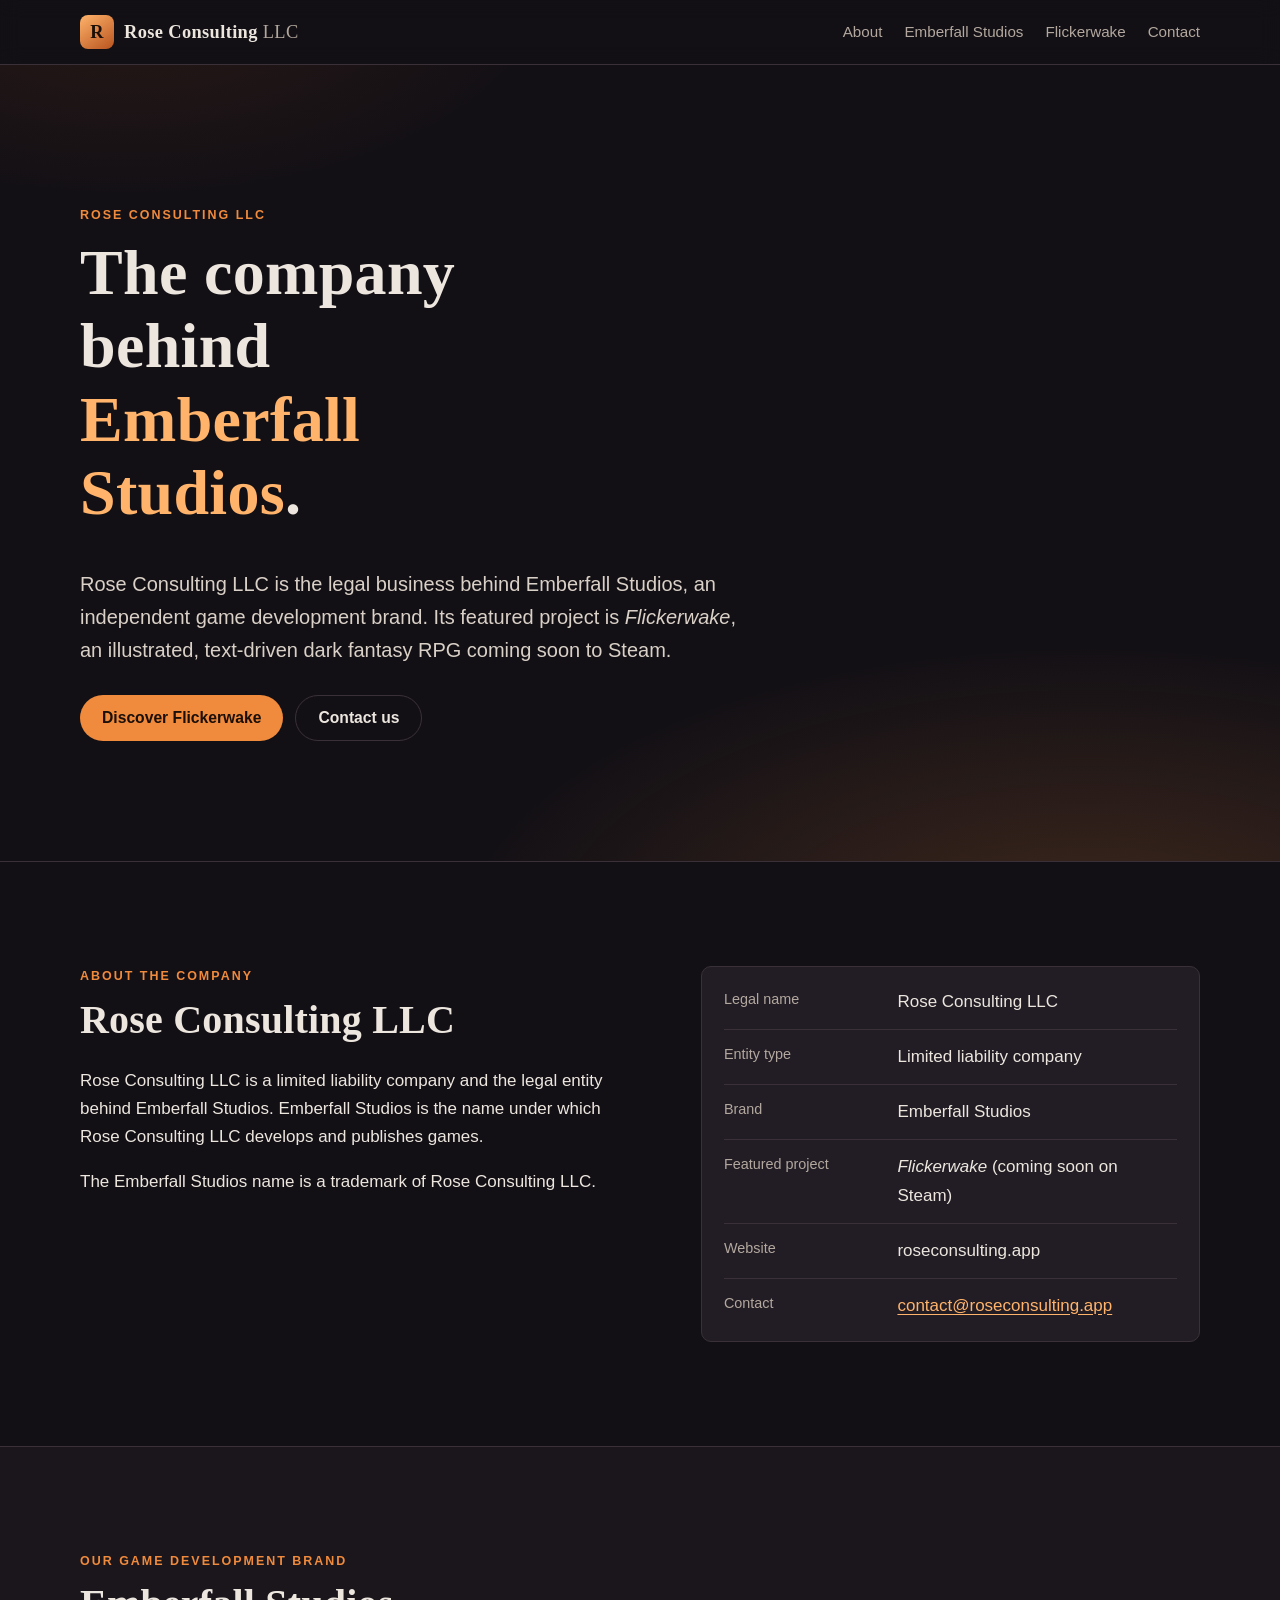
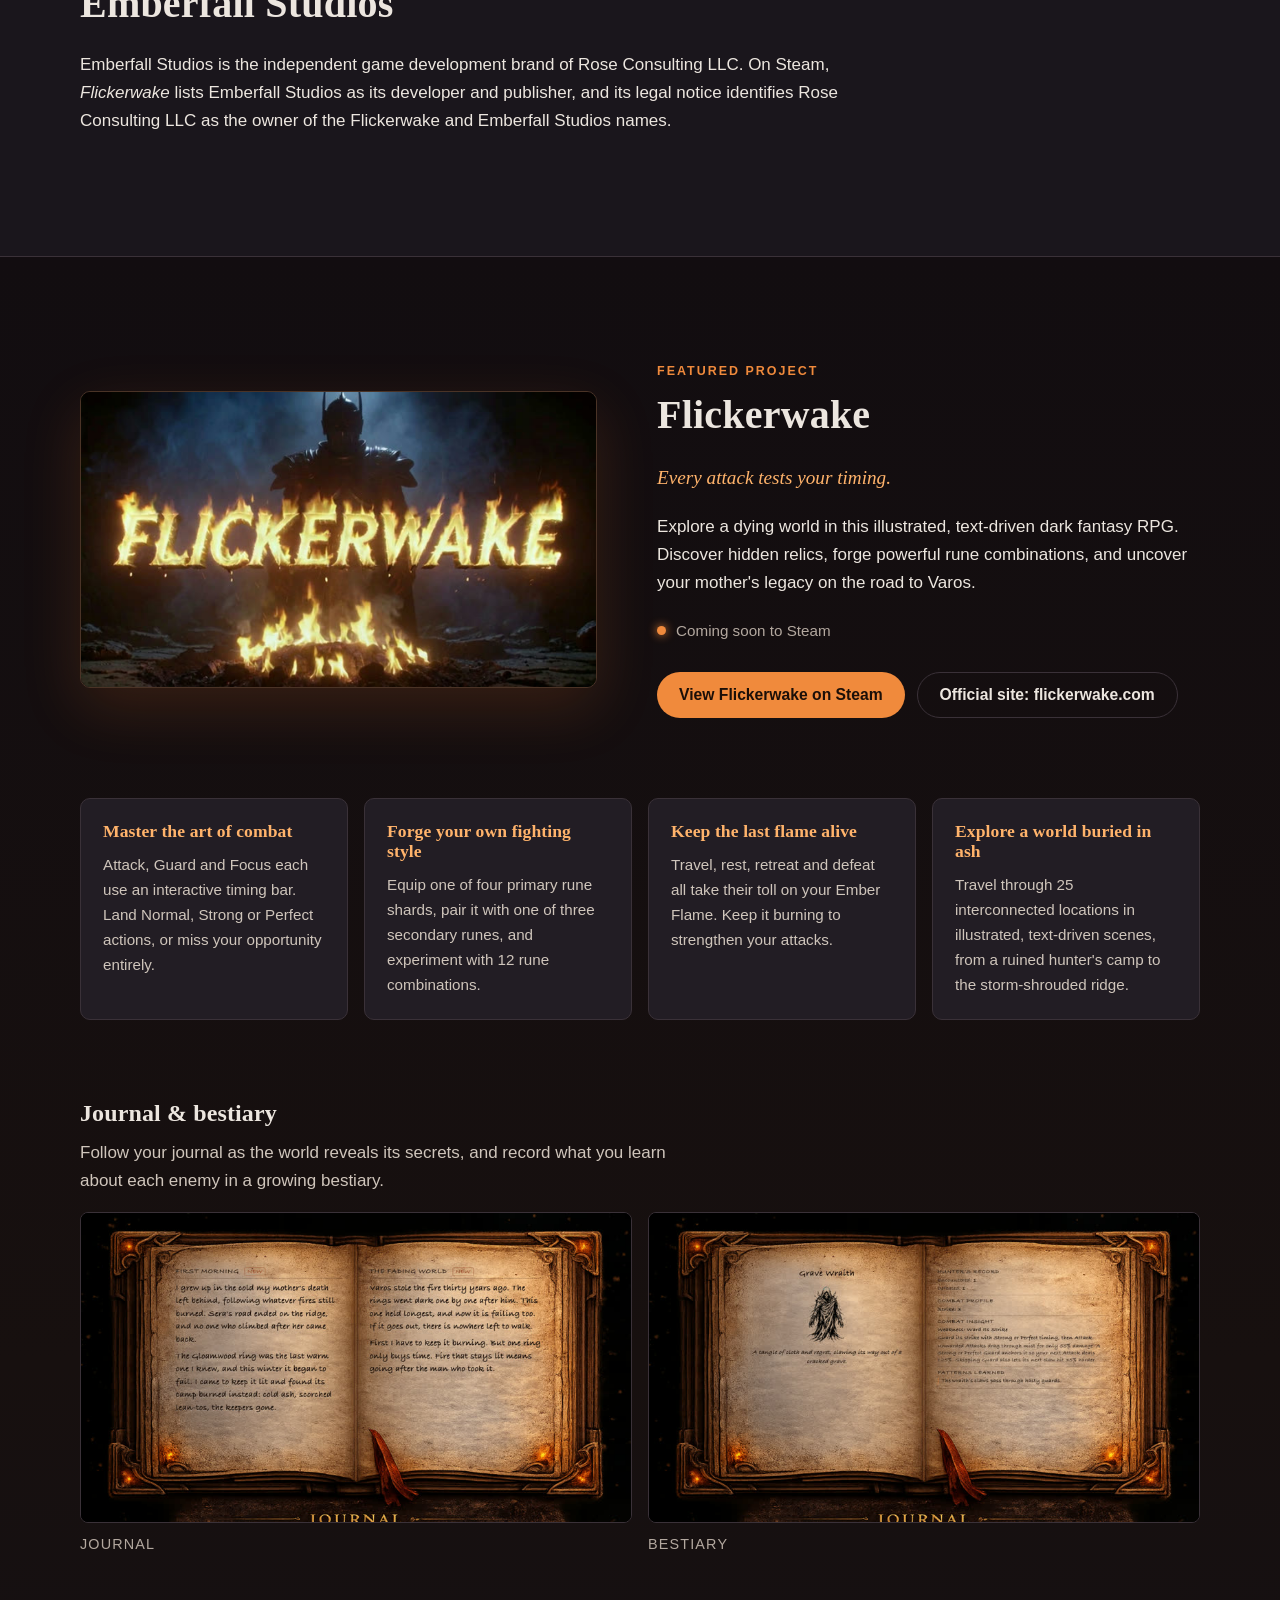
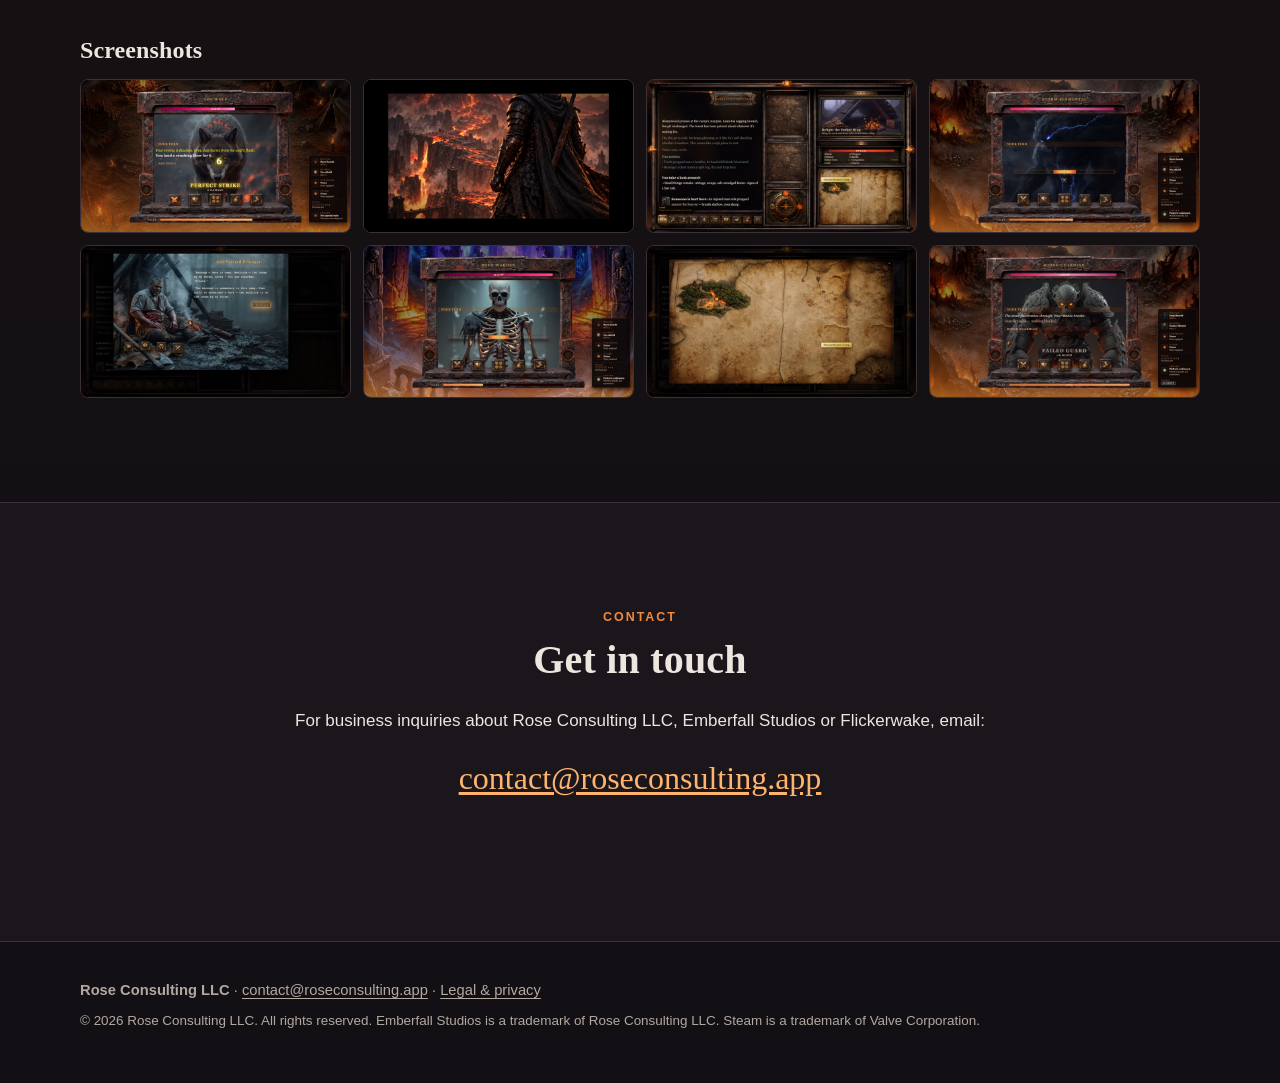
==== commit d62f4bdf: "Flickerwake: real capsule art, studio-only trademark line Co-Authored-By: Claude Opus 5.5 <noreply@a" ====
--- a/index.html
+++ b/index.html
@@ -56,7 +56,7 @@
           <p class="eyebrow">About the company</p>
           <h2 id="about-title">Rose Consulting LLC</h2>
           <p>Rose Consulting LLC is a limited liability company and the legal entity behind Emberfall Studios. Emberfall Studios is the name under which Rose Consulting LLC develops and publishes games.</p>
-          <p>The Flickerwake and Emberfall Studios names are trademarks of Rose Consulting LLC.</p>
+          <p>The Emberfall Studios name is a trademark of Rose Consulting LLC.</p>
         </div>
         <dl class="facts" aria-label="Company details">
           <div><dt>Legal name</dt><dd>Rose Consulting LLC</dd></div>
@@ -148,7 +148,7 @@
   <footer class="site-footer">
     <div class="wrap footer-inner">
       <p><strong>Rose Consulting LLC</strong> · <a href="mailto:contact@roseconsulting.app">contact@roseconsulting.app</a> · <a href="/legal.html">Legal &amp; privacy</a></p>
-      <p class="fine">© 2026 Rose Consulting LLC. All rights reserved. Flickerwake and Emberfall Studios are trademarks of Rose Consulting LLC. Steam is a trademark of Valve Corporation.</p>
+      <p class="fine">© 2026 Rose Consulting LLC. All rights reserved. Emberfall Studios is a trademark of Rose Consulting LLC. Steam is a trademark of Valve Corporation.</p>
     </div>
   </footer>
 
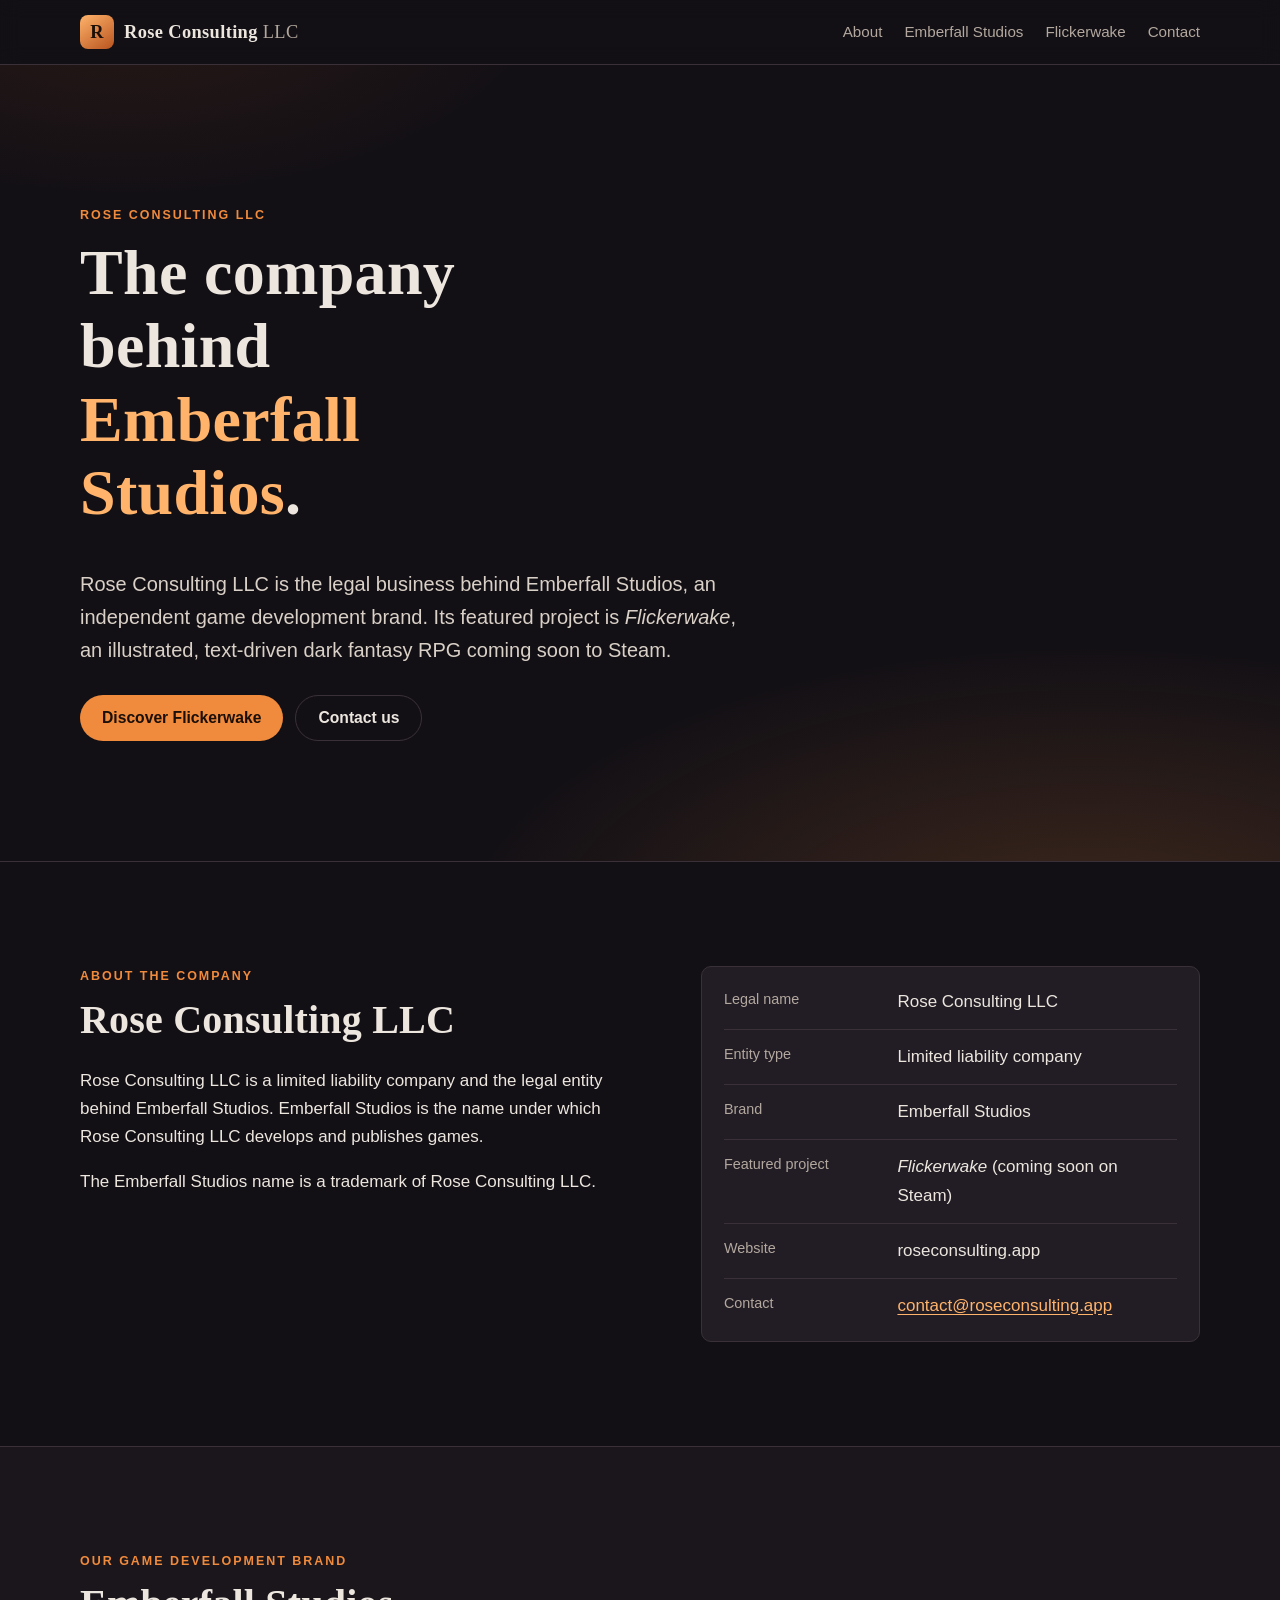
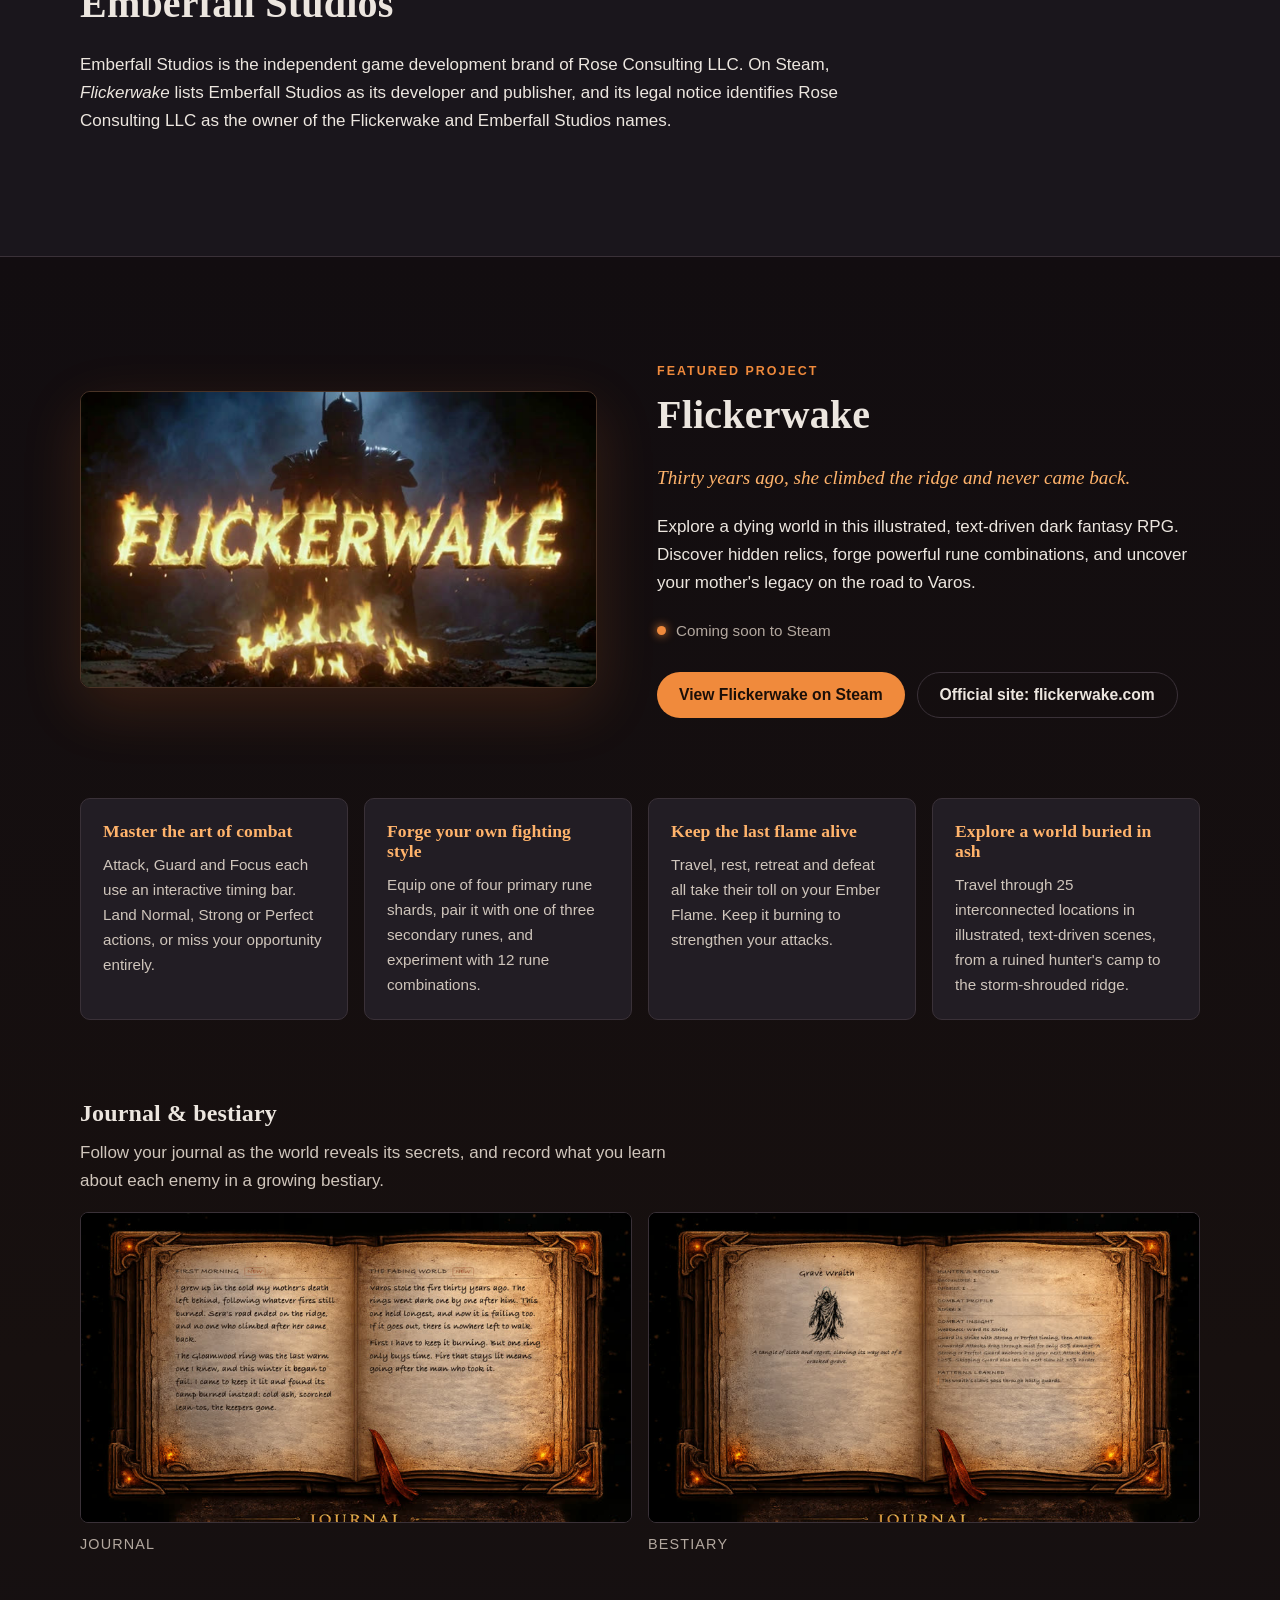
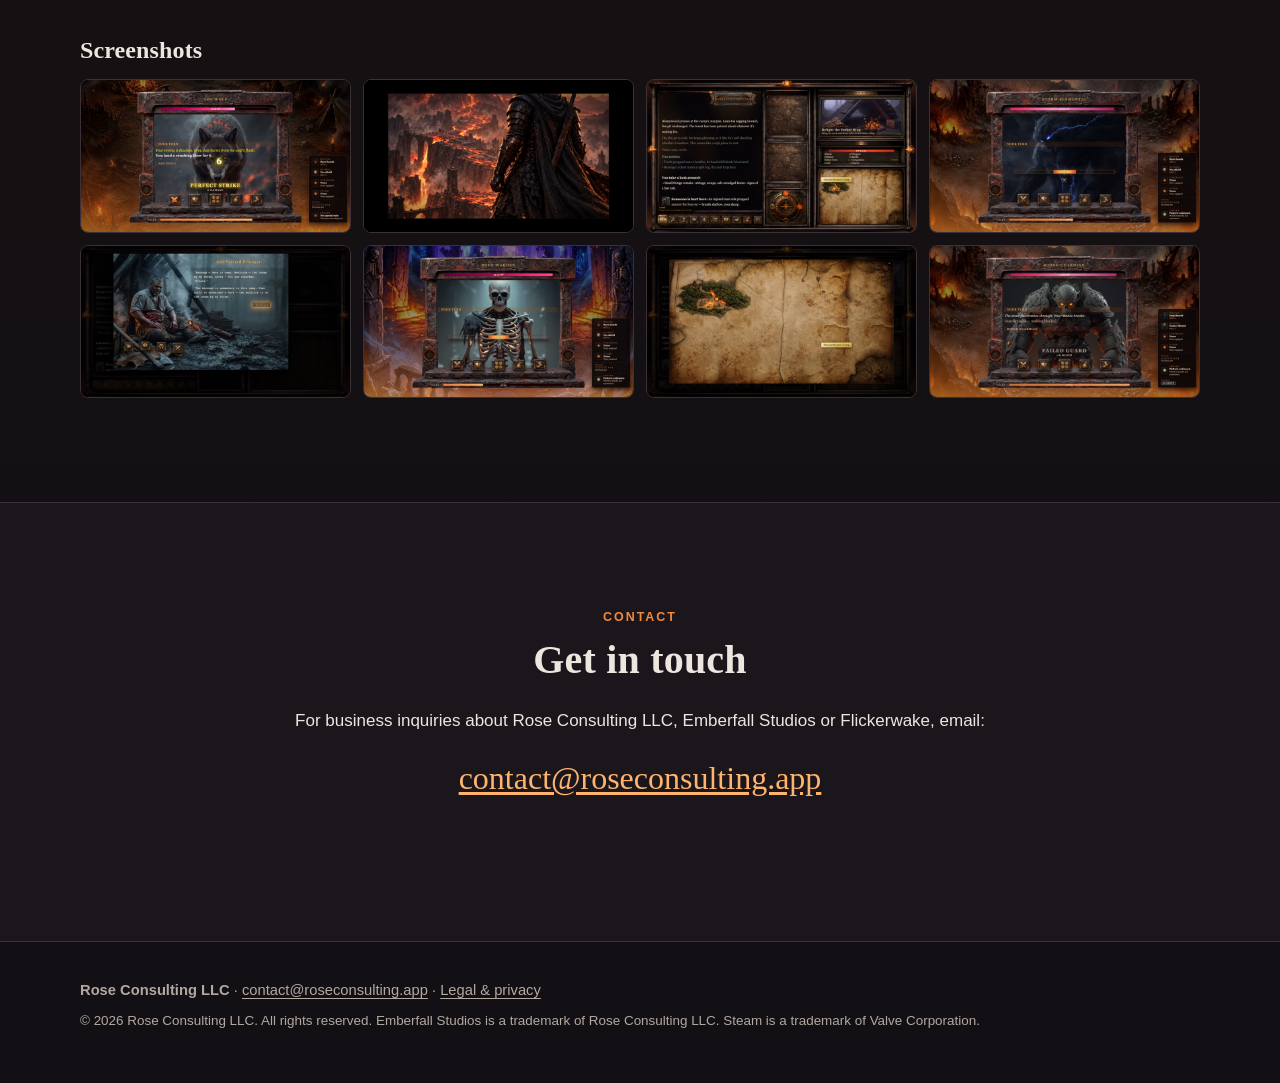
==== commit 3d18d1d5: "STAGED (not live): Flickerwake tagline story-first Co-Authored-By: Claude Opus 5.5 <noreply@anthropi" ====
--- a/index.html
+++ b/index.html
@@ -85,7 +85,7 @@
           <div>
             <p class="eyebrow">Featured project</p>
             <h2 id="game-title">Flickerwake</h2>
-            <p class="tagline">Every attack tests your timing.</p>
+            <p class="tagline">Thirty years ago, she climbed the ridge and never came back.</p>
             <p>Explore a dying world in this illustrated, text-driven dark fantasy RPG. Discover hidden relics, forge powerful rune combinations, and uncover your mother's legacy on the road to Varos.</p>
             <p class="status"><span class="status-dot" aria-hidden="true"></span>Coming soon to Steam</p>
             <div class="actions">
